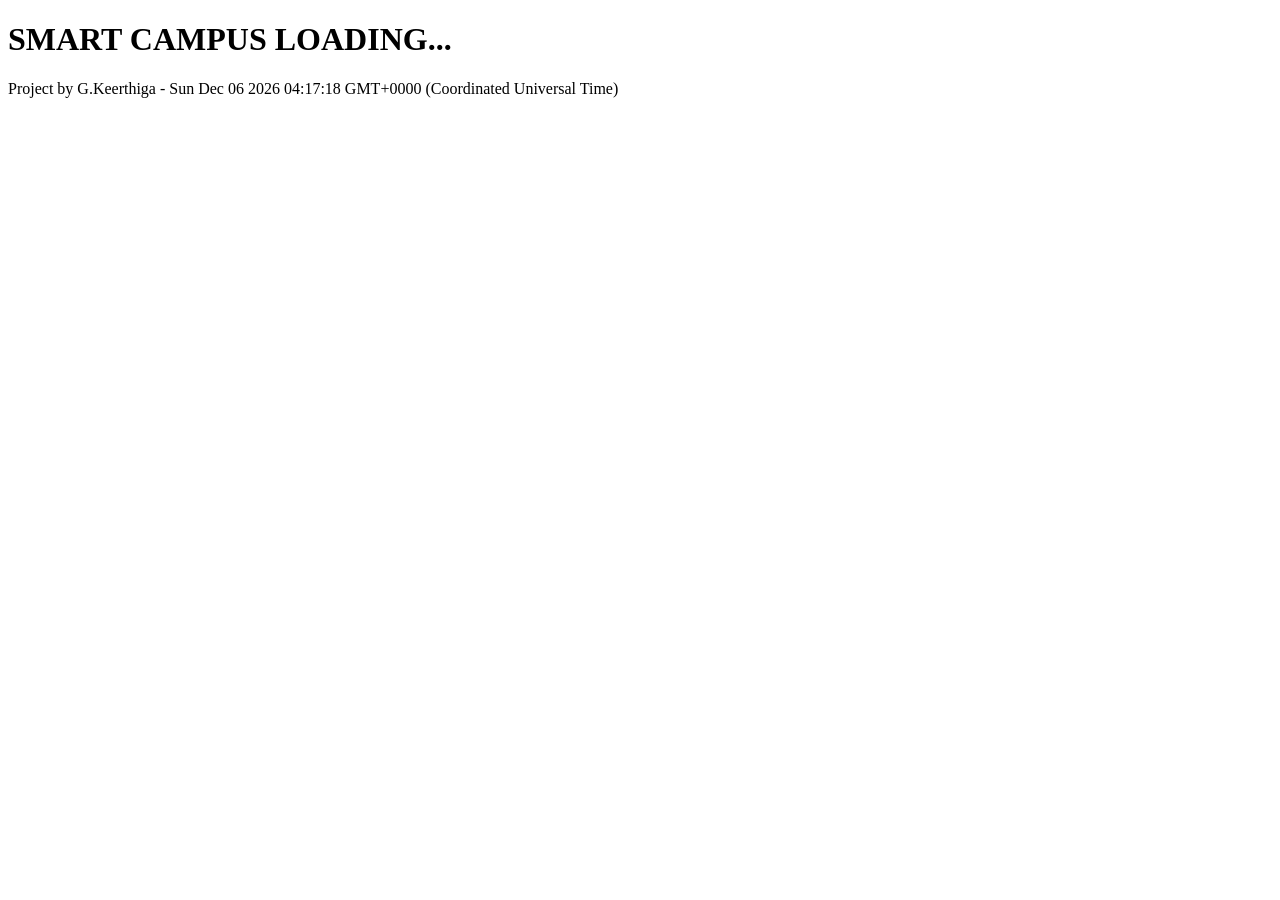
==== index.html @ 84d62d81 "Create index.html" ====
<!DOCTYPE html>
<html><head><meta charset="UTF-8"><title>Smart Campus - G.Keerthiga</title></head><body><h1>SMART CAMPUS LOADING...</h1><script>document.write("Project by G.Keerthiga - "+new Date())</script></body></html>
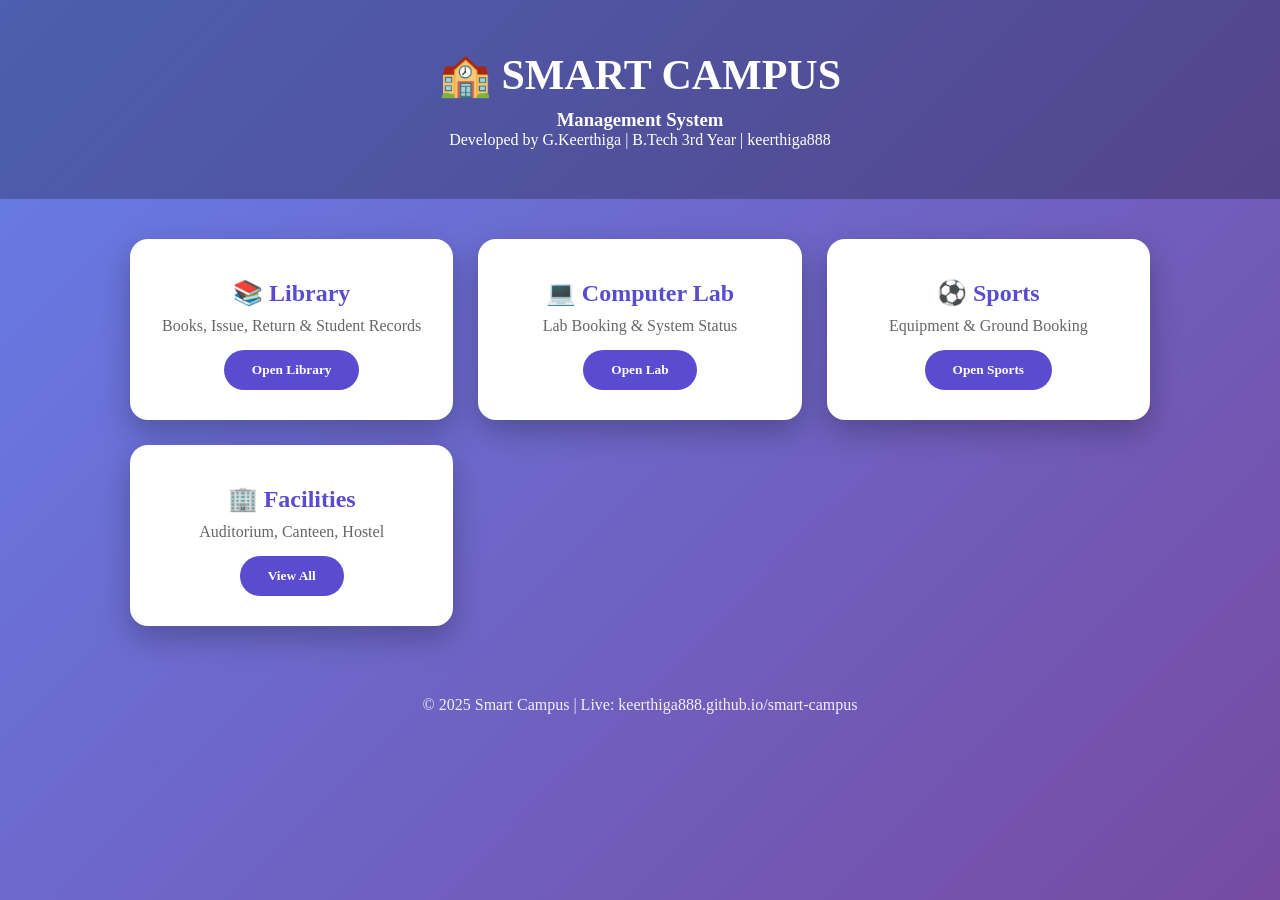
==== commit 95cabd2b: "Update index.html" ====
--- a/index.html
+++ b/index.html
@@ -1,2 +1,35 @@
 <!DOCTYPE html>
-<html><head><meta charset="UTF-8"><title>Smart Campus - G.Keerthiga</title></head><body><h1>SMART CAMPUS LOADING...</h1><script>document.write("Project by G.Keerthiga - "+new Date())</script></body></html>
+<html lang="en">
+<head>
+<meta charset="UTF-8">
+<meta name="viewport" content="width=device-width, initial-scale=1.0">
+<title>Smart Campus - G.Keerthiga</title>
+<style>
+*{margin:0;padding:0;box-sizing:border-box;font-family:Segoe UI}
+body{background:linear-gradient(135deg,#667eea,#764ba2);min-height:100vh;color:#333}
+.header{background:rgba(0,0,0,0.25);color:white;text-align:center;padding:50px 20px}
+.header h1{font-size:42px;margin-bottom:10px}
+.container{display:grid;grid-template-columns:repeat(auto-fit,minmax(250px,1fr));gap:25px;padding:40px;max-width:1100px;margin:auto}
+.card{background:white;border-radius:18px;padding:30px;text-align:center;box-shadow:0 12px 30px rgba(0,0,0,0.25);transition:0.3s}
+.card:hover{transform:translateY(-8px)}
+.card h2{color:#5b4bd1;margin:10px 0}
+.card p{color:#666;margin-bottom:15px}
+.card button{background:#5b4bd1;color:white;border:none;padding:12px 28px;border-radius:25px;font-weight:bold;cursor:pointer}
+.footer{text-align:center;color:white;padding:30px;opacity:0.9}
+</style>
+</head>
+<body>
+<div class="header">
+<h1>🏫 SMART CAMPUS</h1>
+<h3>Management System</h3>
+<p>Developed by G.Keerthiga | B.Tech 3rd Year | keerthiga888</p>
+</div>
+<div class="container">
+<div class="card"><h2>📚 Library</h2><p>Books, Issue, Return & Student Records</p><button>Open Library</button></div>
+<div class="card"><h2>💻 Computer Lab</h2><p>Lab Booking & System Status</p><button>Open Lab</button></div>
+<div class="card"><h2>⚽ Sports</h2><p>Equipment & Ground Booking</p><button>Open Sports</button></div>
+<div class="card"><h2>🏢 Facilities</h2><p>Auditorium, Canteen, Hostel</p><button>View All</button></div>
+</div>
+<div class="footer"><p>© 2025 Smart Campus | Live: keerthiga888.github.io/smart-campus</p></div>
+</body>
+</html>
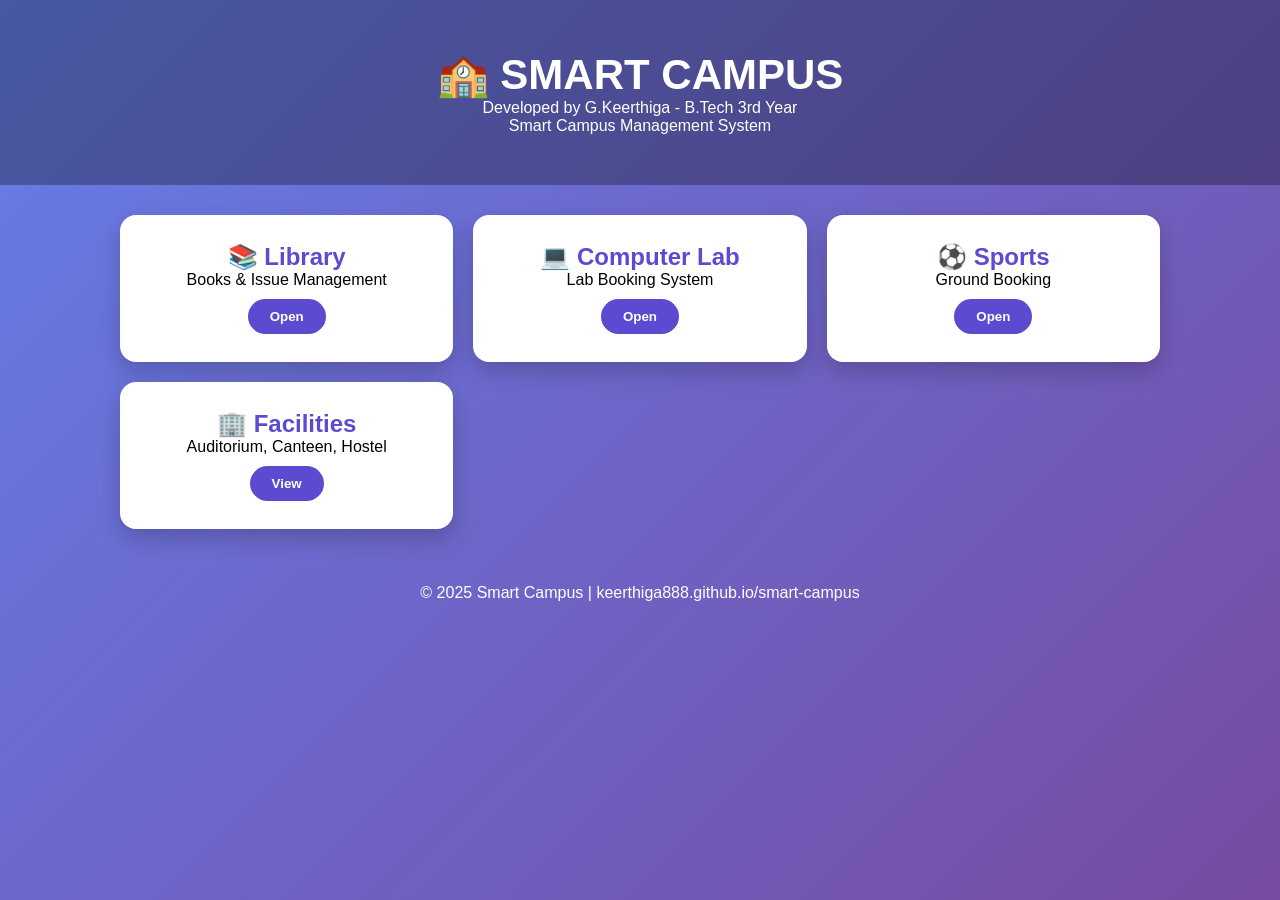
==== commit e079cda8: "Update index.html" ====
--- a/index.html
+++ b/index.html
@@ -1,35 +1 @@
-<!DOCTYPE html>
-<html lang="en">
-<head>
-<meta charset="UTF-8">
-<meta name="viewport" content="width=device-width, initial-scale=1.0">
-<title>Smart Campus - G.Keerthiga</title>
-<style>
-*{margin:0;padding:0;box-sizing:border-box;font-family:Segoe UI}
-body{background:linear-gradient(135deg,#667eea,#764ba2);min-height:100vh;color:#333}
-.header{background:rgba(0,0,0,0.25);color:white;text-align:center;padding:50px 20px}
-.header h1{font-size:42px;margin-bottom:10px}
-.container{display:grid;grid-template-columns:repeat(auto-fit,minmax(250px,1fr));gap:25px;padding:40px;max-width:1100px;margin:auto}
-.card{background:white;border-radius:18px;padding:30px;text-align:center;box-shadow:0 12px 30px rgba(0,0,0,0.25);transition:0.3s}
-.card:hover{transform:translateY(-8px)}
-.card h2{color:#5b4bd1;margin:10px 0}
-.card p{color:#666;margin-bottom:15px}
-.card button{background:#5b4bd1;color:white;border:none;padding:12px 28px;border-radius:25px;font-weight:bold;cursor:pointer}
-.footer{text-align:center;color:white;padding:30px;opacity:0.9}
-</style>
-</head>
-<body>
-<div class="header">
-<h1>🏫 SMART CAMPUS</h1>
-<h3>Management System</h3>
-<p>Developed by G.Keerthiga | B.Tech 3rd Year | keerthiga888</p>
-</div>
-<div class="container">
-<div class="card"><h2>📚 Library</h2><p>Books, Issue, Return & Student Records</p><button>Open Library</button></div>
-<div class="card"><h2>💻 Computer Lab</h2><p>Lab Booking & System Status</p><button>Open Lab</button></div>
-<div class="card"><h2>⚽ Sports</h2><p>Equipment & Ground Booking</p><button>Open Sports</button></div>
-<div class="card"><h2>🏢 Facilities</h2><p>Auditorium, Canteen, Hostel</p><button>View All</button></div>
-</div>
-<div class="footer"><p>© 2025 Smart Campus | Live: keerthiga888.github.io/smart-campus</p></div>
-</body>
-</html>
+<!DOCTYPE html><html><head><meta charset="UTF-8"><meta name="viewport" content="width=device-width, initial-scale=1"><title>Smart Campus - G.Keerthiga</title><style>*{margin:0;padding:0;box-sizing:border-box;font-family:Arial}body{background:linear-gradient(135deg,#667eea,#764ba2);min-height:100vh}.h{background:rgba(0,0,0,.3);color:#fff;text-align:center;padding:50px}.h h1{font-size:42px}.c{display:grid;grid-template-columns:repeat(auto-fit,minmax(250px,1fr));gap:20px;padding:30px;max-width:1100px;margin:auto}.k{background:#fff;border-radius:16px;padding:28px;text-align:center;box-shadow:0 10px 25px rgba(0,0,0,.2)}.k h2{color:#5b4bd1}.k button{background:#5b4bd1;color:#fff;border:0;padding:10px 22px;border-radius:20px;font-weight:700;margin-top:10px}.f{text-align:center;color:#fff;padding:25px}</style></head><body><div class="h"><h1>🏫 SMART CAMPUS</h1><p>Developed by G.Keerthiga - B.Tech 3rd Year</p><p>Smart Campus Management System</p></div><div class="c"><div class="k"><h2>📚 Library</h2><p>Books & Issue Management</p><button>Open</button></div><div class="k"><h2>💻 Computer Lab</h2><p>Lab Booking System</p><button>Open</button></div><div class="k"><h2>⚽ Sports</h2><p>Ground Booking</p><button>Open</button></div><div class="k"><h2>🏢 Facilities</h2><p>Auditorium, Canteen, Hostel</p><button>View</button></div></div><div class="f">© 2025 Smart Campus | keerthiga888.github.io/smart-campus</div></body></html>
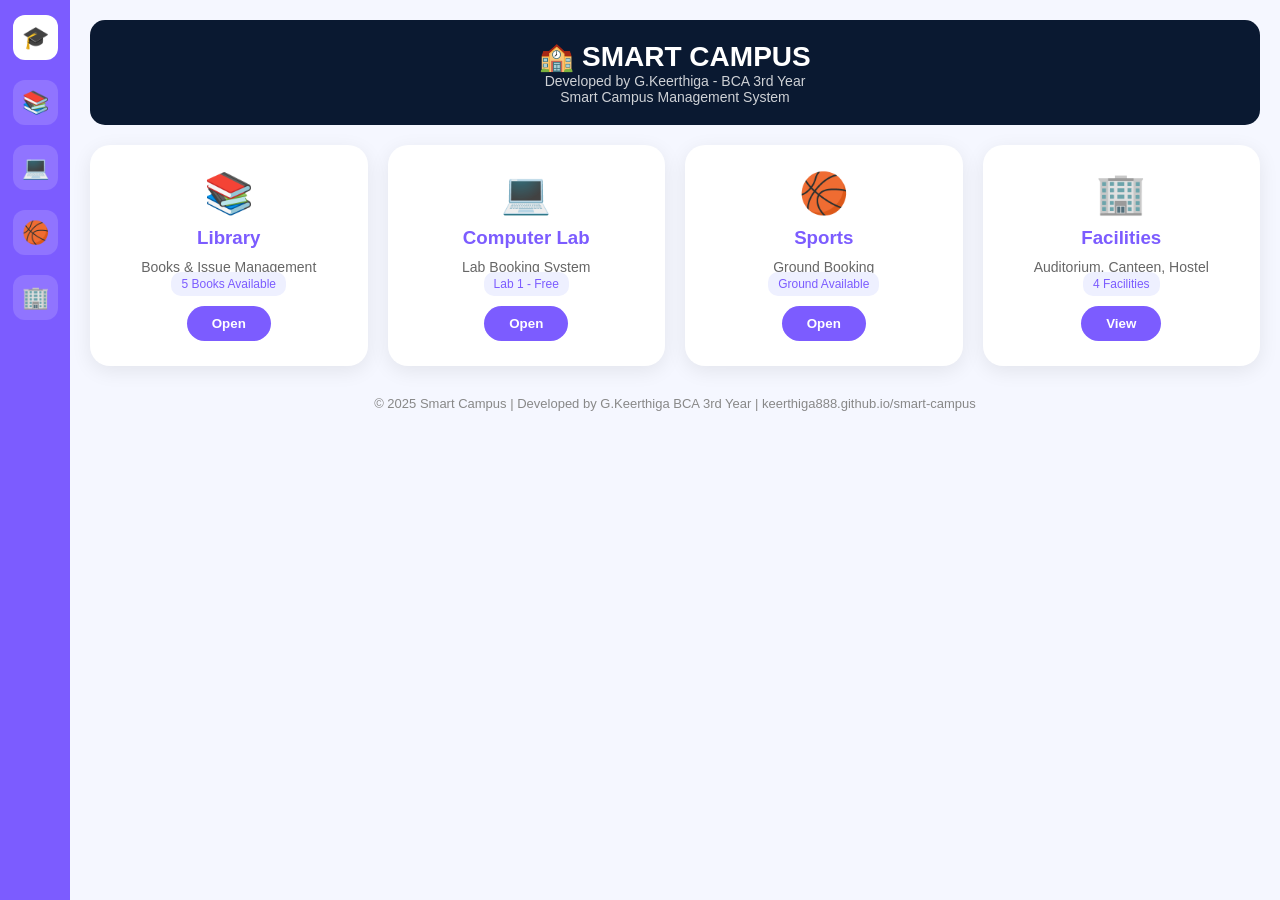
==== commit cb5f9814: "Update index.html" ====
--- a/index.html
+++ b/index.html
@@ -1 +1,75 @@
-<!DOCTYPE html><html><head><meta charset="UTF-8"><meta name="viewport" content="width=device-width, initial-scale=1"><title>Smart Campus - G.Keerthiga</title><style>*{margin:0;padding:0;box-sizing:border-box;font-family:Arial}body{background:linear-gradient(135deg,#667eea,#764ba2);min-height:100vh}.h{background:rgba(0,0,0,.3);color:#fff;text-align:center;padding:50px}.h h1{font-size:42px}.c{display:grid;grid-template-columns:repeat(auto-fit,minmax(250px,1fr));gap:20px;padding:30px;max-width:1100px;margin:auto}.k{background:#fff;border-radius:16px;padding:28px;text-align:center;box-shadow:0 10px 25px rgba(0,0,0,.2)}.k h2{color:#5b4bd1}.k button{background:#5b4bd1;color:#fff;border:0;padding:10px 22px;border-radius:20px;font-weight:700;margin-top:10px}.f{text-align:center;color:#fff;padding:25px}</style></head><body><div class="h"><h1>🏫 SMART CAMPUS</h1><p>Developed by G.Keerthiga - B.Tech 3rd Year</p><p>Smart Campus Management System</p></div><div class="c"><div class="k"><h2>📚 Library</h2><p>Books & Issue Management</p><button>Open</button></div><div class="k"><h2>💻 Computer Lab</h2><p>Lab Booking System</p><button>Open</button></div><div class="k"><h2>⚽ Sports</h2><p>Ground Booking</p><button>Open</button></div><div class="k"><h2>🏢 Facilities</h2><p>Auditorium, Canteen, Hostel</p><button>View</button></div></div><div class="f">© 2025 Smart Campus | keerthiga888.github.io/smart-campus</div></body></html>
+<!DOCTYPE html>
+<html lang="en">
+<head>
+<meta charset="UTF-8">
+<meta name="viewport" content="width=device-width, initial-scale=1.0">
+<title>Smart Campus - G.Keerthiga | BCA 3rd Year</title>
+<style>
+*{margin:0;padding:0;box-sizing:border-box;font-family:'Segoe UI',sans-serif}
+body{display:flex;background:#f5f7ff}
+.sidebar{width:70px;background:#7c5cff;height:100vh;position:fixed;display:flex;flex-direction:column;align-items:center;padding:15px 0;gap:20px}
+.sidebar a{width:45px;height:45px;background:rgba(255,255,255,0.15);border-radius:12px;display:flex;align-items:center;justify-content:center;color:white;text-decoration:none;font-size:22px}
+.sidebar a.active,.sidebar a:hover{background:white;color:#7c5cff}
+.main{margin-left:70px;flex:1;padding:20px}
+.header{background:#0a1931;color:white;padding:20px;border-radius:15px;text-align:center;margin-bottom:20px}
+.header h1{font-size:28px}
+.header p{opacity:0.8;font-size:14px}
+.cards{display:grid;grid-template-columns:repeat(auto-fit,minmax(250px,1fr));gap:20px}
+.card{background:white;padding:25px;border-radius:20px;box-shadow:0 5px 20px rgba(0,0,0,0.08);text-align:center}
+.card h3{color:#7c5cff;margin:10px 0}
+.card p{color:#666;font-size:14px;margin-bottom:15px}
+.btn{background:#7c5cff;color:white;border:none;padding:10px 25px;border-radius:20px;cursor:pointer;font-weight:600}
+.btn:hover{background:#6a4ae0}
+.badge{background:#eef0ff;color:#7c5cff;padding:5px 10px;border-radius:10px;font-size:12px}
+</style>
+</head>
+<body>
+<div class="sidebar">
+<a class="active">🎓</a>
+<a href="#library">📚</a>
+<a href="#lab">💻</a>
+<a href="#sports">🏀</a>
+<a href="#facilities">🏢</a>
+</div>
+<div class="main">
+<div class="header">
+<h1>🏫 SMART CAMPUS</h1>
+<p>Developed by G.Keerthiga - BCA 3rd Year<br>Smart Campus Management System</p>
+</div>
+
+<div class="cards">
+<div class="card" id="library">
+<div style="font-size:40px">📚</div>
+<h3>Library</h3>
+<p>Books & Issue Management<br><span class="badge">5 Books Available</span></p>
+<button class="btn" onclick="alert('Library Module: Books Borrowing System - Coming Soon! Designed by G.Keerthiga BCA 3rd Year')">Open</button>
+</div>
+
+<div class="card" id="lab">
+<div style="font-size:40px">💻</div>
+<h3>Computer Lab</h3>
+<p>Lab Booking System<br><span class="badge">Lab 1 - Free</span></p>
+<button class="btn" onclick="alert('Computer Lab Booking - Lab Management System by G.Keerthiga')">Open</button>
+</div>
+
+<div class="card" id="sports">
+<div style="font-size:40px">🏀</div>
+<h3>Sports</h3>
+<p>Ground Booking<br><span class="badge">Ground Available</span></p>
+<button class="btn" onclick="alert('Sports Ground Booking System')">Open</button>
+</div>
+
+<div class="card" id="facilities">
+<div style="font-size:40px">🏢</div>
+<h3>Facilities</h3>
+<p>Auditorium, Canteen, Hostel<br><span class="badge">4 Facilities</span></p>
+<button class="btn" onclick="alert('Facilities Management - Auditorium, Canteen, Hostel Booking')">View</button>
+</div>
+</div>
+
+<div style="margin-top:30px;text-align:center;color:#888;font-size:13px">
+© 2025 Smart Campus | Developed by G.Keerthiga BCA 3rd Year | keerthiga888.github.io/smart-campus
+</div>
+</div>
+</body>
+</html>
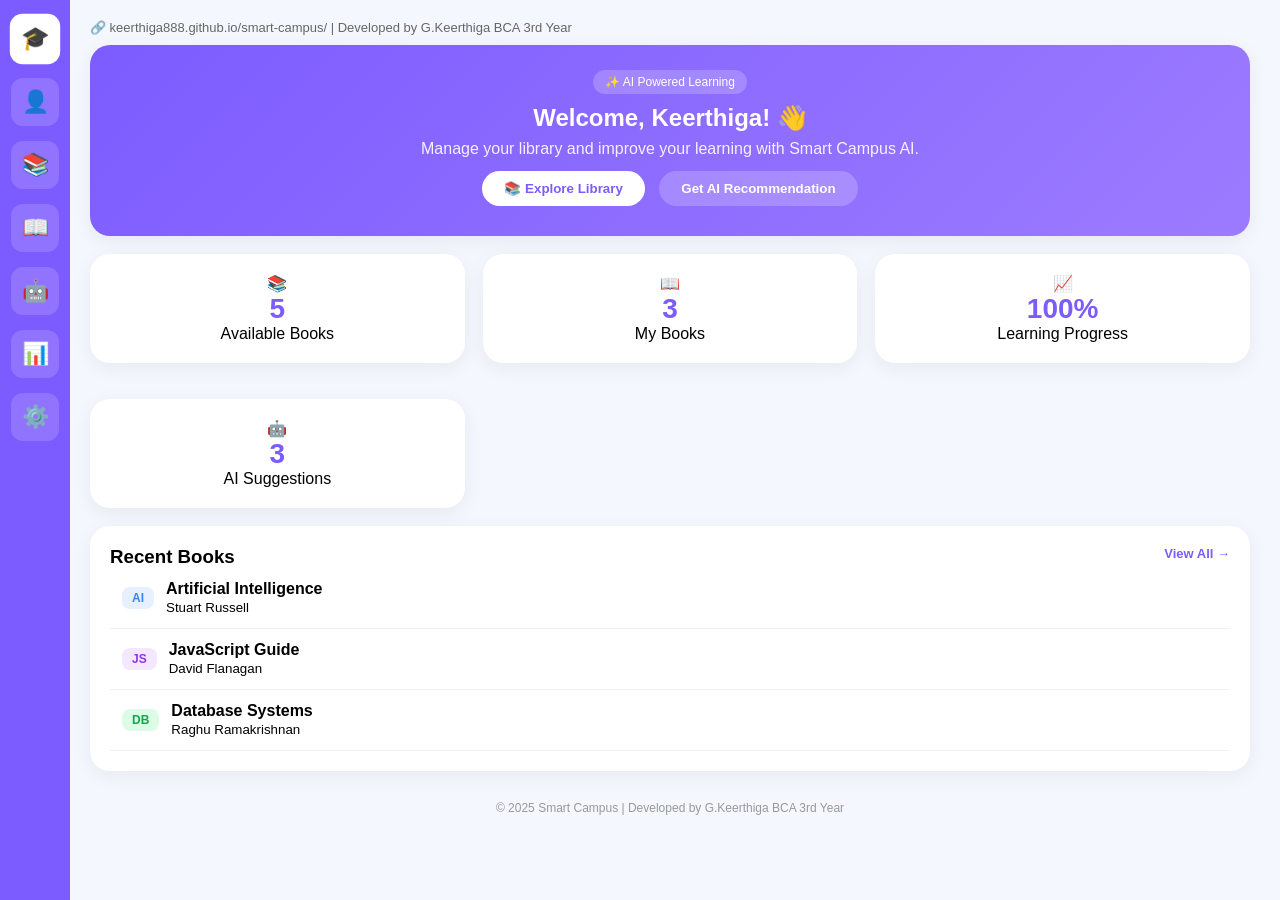
==== commit b5301fdb: "Update index.html" ====
--- a/index.html
+++ b/index.html
@@ -1,75 +1,118 @@
 <!DOCTYPE html>
 <html lang="en">
 <head>
-<meta charset="UTF-8">
-<meta name="viewport" content="width=device-width, initial-scale=1.0">
+<meta charset="UTF-8"><meta name="viewport" content="width=device-width, initial-scale=1.0">
 <title>Smart Campus - G.Keerthiga | BCA 3rd Year</title>
 <style>
 *{margin:0;padding:0;box-sizing:border-box;font-family:'Segoe UI',sans-serif}
-body{display:flex;background:#f5f7ff}
-.sidebar{width:70px;background:#7c5cff;height:100vh;position:fixed;display:flex;flex-direction:column;align-items:center;padding:15px 0;gap:20px}
-.sidebar a{width:45px;height:45px;background:rgba(255,255,255,0.15);border-radius:12px;display:flex;align-items:center;justify-content:center;color:white;text-decoration:none;font-size:22px}
-.sidebar a.active,.sidebar a:hover{background:white;color:#7c5cff}
-.main{margin-left:70px;flex:1;padding:20px}
-.header{background:#0a1931;color:white;padding:20px;border-radius:15px;text-align:center;margin-bottom:20px}
-.header h1{font-size:28px}
-.header p{opacity:0.8;font-size:14px}
-.cards{display:grid;grid-template-columns:repeat(auto-fit,minmax(250px,1fr));gap:20px}
-.card{background:white;padding:25px;border-radius:20px;box-shadow:0 5px 20px rgba(0,0,0,0.08);text-align:center}
-.card h3{color:#7c5cff;margin:10px 0}
-.card p{color:#666;font-size:14px;margin-bottom:15px}
-.btn{background:#7c5cff;color:white;border:none;padding:10px 25px;border-radius:20px;cursor:pointer;font-weight:600}
-.btn:hover{background:#6a4ae0}
-.badge{background:#eef0ff;color:#7c5cff;padding:5px 10px;border-radius:10px;font-size:12px}
+body{display:flex;background:#f5f7ff;min-height:100vh}
+.sidebar{width:70px;background:#7c5cff;height:100vh;position:fixed;display:flex;flex-direction:column;align-items:center;padding:15px 0;gap:15px;z-index:10}
+.sidebar a{width:48px;height:48px;background:rgba(255,255,255,0.15);border-radius:12px;display:flex;align-items:center;justify-content:center;color:white;text-decoration:none;font-size:22px;cursor:pointer}
+.sidebar a.active,.sidebar a:hover{background:white;color:#7c5cff;transform:scale(1.05)}
+.main{margin-left:70px;flex:1;padding:20px;max-width:1200px}
+.top{font-size:13px;color:#666;margin-bottom:10px}
+.card{background:white;border-radius:20px;padding:20px;box-shadow:0 5px 20px rgba(0,0,0,0.06);margin-bottom:18px}
+.welcome{background:linear-gradient(135deg,#7c5cff,#9d7bff);color:white;border-radius:20px;padding:25px;text-align:center}
+.welcome h2{font-size:24px}
+.welcome p{opacity:0.9;margin:8px 0}
+.btn{background:#7c5cff;color:white;border:none;padding:10px 22px;border-radius:20px;cursor:pointer;font-weight:600;margin:5px}
+.btn-white{background:white;color:#7c5cff}
+.grid{display:grid;grid-template-columns:repeat(auto-fit,minmax(280px,1fr));gap:18px}
+.book{display:flex;align-items:center;gap:12px;padding:12px;border-bottom:1px solid #f0f0f0}
+.badge{padding:4px 10px;border-radius:8px;font-size:12px;font-weight:600}
+.b-blue{background:#e6f0ff;color:#3b82f6}.b-green{background:#dcfce7;color:#16a34a}.b-purple{background:#f3e8ff;color:#9333ea}
+.purple-pill{background:#7c5cff;color:white;padding:8px 15px;border-radius:20px;display:inline-block;font-size:13px;margin-top:8px}
+.hidden{display:none}
+.stat{font-size:28px;font-weight:800;color:#7c5cff}
+.footer{text-align:center;color:#999;font-size:12px;margin:30px 0}
 </style>
 </head>
 <body>
 <div class="sidebar">
-<a class="active">🎓</a>
-<a href="#library">📚</a>
-<a href="#lab">💻</a>
-<a href="#sports">🏀</a>
-<a href="#facilities">🏢</a>
+<a class="active" onclick="showPage('dashboard',this)" title="Dashboard">🎓</a>
+<a onclick="showPage('profile',this)" title="Profile">👤</a>
+<a onclick="showPage('library',this)" title="Library">📚</a>
+<a onclick="showPage('mybooks',this)" title="My Books">📖</a>
+<a onclick="showPage('ai',this)" title="AI">🤖</a>
+<a onclick="showPage('learning',this)" title="Learning">📊</a>
+<a onclick="showPage('settings',this)" title="Settings">⚙️</a>
 </div>
 <div class="main">
-<div class="header">
-<h1>🏫 SMART CAMPUS</h1>
-<p>Developed by G.Keerthiga - BCA 3rd Year<br>Smart Campus Management System</p>
+<div class="top">🔗 keerthiga888.github.io/smart-campus/ | Developed by G.Keerthiga BCA 3rd Year</div>
+
+<div id="dashboard" class="page">
+<div class="card welcome">
+<div style="background:rgba(255,255,255,0.2);display:inline-block;padding:5px 12px;border-radius:20px;font-size:12px;margin-bottom:10px">✨ AI Powered Learning</div>
+<h2>Welcome, Keerthiga! 👋</h2>
+<p>Manage your library and improve your learning with Smart Campus AI.</p>
+<button class="btn btn-white" onclick="showPage('library',document.querySelectorAll('.sidebar a')[2])">📚 Explore Library</button>
+<button class="btn" style="background:rgba(255,255,255,0.2)" onclick="showPage('ai',document.querySelectorAll('.sidebar a')[4])">Get AI Recommendation</button>
 </div>
-
-<div class="cards">
-<div class="card" id="library">
-<div style="font-size:40px">📚</div>
-<h3>Library</h3>
-<p>Books & Issue Management<br><span class="badge">5 Books Available</span></p>
-<button class="btn" onclick="alert('Library Module: Books Borrowing System - Coming Soon! Designed by G.Keerthiga BCA 3rd Year')">Open</button>
+<div class="grid">
+<div class="card" style="text-align:center"><div>📚</div><div class="stat">5</div><p>Available Books</p></div>
+<div class="card" style="text-align:center"><div>📖</div><div class="stat">3</div><p>My Books</p></div>
+<div class="card" style="text-align:center"><div>📈</div><div class="stat">100%</div><p>Learning Progress</p></div>
+<div class="card" style="text-align:center"><div>🤖</div><div class="stat">3</div><p>AI Suggestions</p></div>
 </div>
-
-<div class="card" id="lab">
-<div style="font-size:40px">💻</div>
-<h3>Computer Lab</h3>
-<p>Lab Booking System<br><span class="badge">Lab 1 - Free</span></p>
-<button class="btn" onclick="alert('Computer Lab Booking - Lab Management System by G.Keerthiga')">Open</button>
-</div>
-
-<div class="card" id="sports">
-<div style="font-size:40px">🏀</div>
-<h3>Sports</h3>
-<p>Ground Booking<br><span class="badge">Ground Available</span></p>
-<button class="btn" onclick="alert('Sports Ground Booking System')">Open</button>
-</div>
-
-<div class="card" id="facilities">
-<div style="font-size:40px">🏢</div>
-<h3>Facilities</h3>
-<p>Auditorium, Canteen, Hostel<br><span class="badge">4 Facilities</span></p>
-<button class="btn" onclick="alert('Facilities Management - Auditorium, Canteen, Hostel Booking')">View</button>
+<div class="card"><h3>Recent Books <span style="float:right;color:#7c5cff;font-size:13px;cursor:pointer" onclick="showPage('library',document.querySelectorAll('.sidebar a')[2])">View All →</span></h3>
+<div class="book"><span class="badge b-blue">AI</span><div><b>Artificial Intelligence</b><br><small>Stuart Russell</small></div></div>
+<div class="book"><span class="badge b-purple">JS</span><div><b>JavaScript Guide</b><br><small>David Flanagan</small></div></div>
+<div class="book"><span class="badge b-green">DB</span><div><b>Database Systems</b><br><small>Raghu Ramakrishnan</small></div></div>
 </div>
 </div>
 
-<div style="margin-top:30px;text-align:center;color:#888;font-size:13px">
-© 2025 Smart Campus | Developed by G.Keerthiga BCA 3rd Year | keerthiga888.github.io/smart-campus
+<div id="profile" class="page hidden">
+<div class="card" style="text-align:center"><div style="width:80px;height:80px;background:#7c5cff;color:white;border-radius:50%;display:flex;align-items:center;justify-content:center;font-size:36px;margin:0 auto">G</div><h2 style="margin-top:10px">G. Keerthiga</h2><p>BCA 3rd Year Student</p><span class="purple-pill">🌟 Active Student</span></div>
+<div class="card"><h3>Personal Information</h3><br><p><b>Full Name:</b> G. Keerthiga</p><br><p><b>Email:</b> keerthiga@example.com</p><br><p><b>Course:</b> BCA</p><br><p><b>Department:</b> Computer Applications</p><br><p><b>Year:</b> 3rd Year</p></div>
+</div>
+
+<div id="library" class="page hidden">
+<div class="card"><h2>📚 Library</h2><p>Search and borrow your favorite books.</p><br><input placeholder="🔍 Search books..." style="width:100%;padding:12px;border-radius:12px;border:1px solid #ddd"></div>
+<div class="card"><div class="book"><span class="badge b-blue">AI</span><div style="flex:1"><b>Artificial Intelligence</b><br><small>Stuart Russell</small></div><button class="btn" onclick="borrow(this)">Borrow</button></div>
+<div class="book"><span class="badge b-green">Prog</span><div style="flex:1"><b>Java Programming</b><br><small>Herbert Schildt</small></div><button class="btn" onclick="borrow(this)">Borrow</button></div>
+<div class="book"><span class="badge b-purple">Web</span><div style="flex:1"><b>Web Development</b><br><small>Jon Duckett</small></div><button class="btn" onclick="borrow(this)">Borrow</button></div>
+<div class="book"><span class="badge b-blue">AI</span><div style="flex:1"><b>Machine Learning</b><br><small>Tom Mitchell</small></div><button class="btn" onclick="borrow(this)">Borrow</button></div>
 </div>
 </div>
+
+<div id="mybooks" class="page hidden">
+<div class="card"><h2>My Books</h2><p>Your borrowed books collection.</p></div>
+<div class="card"><b>Java Programming</b> - Herbert Schildt<br><small>0% completed</small> <span style="float:right"><button class="btn">+10%</button> <button class="btn" style="background:#eee;color:#333">Return</button></span></div>
+<div class="card"><b>Database Systems</b> - Raghu Ramakrishnan<br><small>Due: 24/10/2025</small> <span style="float:right"><button class="btn">+10%</button> <button class="btn" style="background:#eee;color:#333">Return</button></span></div>
+</div>
+
+<div id="ai" class="page hidden">
+<div class="card welcome"><h3>🤖 AI Learning Assistant</h3><p>Get personalized book recommendations</p><br><button class="btn btn-white" onclick="alert('AI: Based on your BCA background, we recommend AI & Web Development!')">✨ Generate Recommendation</button></div>
+<div class="card"><span class="badge b-green">Recommended</span><h3>Web Development</h3><p>Improve your HTML, CSS and JavaScript skills.</p></div>
+<div class="card"><span class="badge b-blue">Recommended</span><h3>Artificial Intelligence</h3><p>Perfect for learning AI fundamentals.</p></div>
+</div>
+
+<div id="learning" class="page hidden">
+<div class="card"><h2>Weekly Learning Plan</h2></div>
+<div class="card"><b>WEEK 01: HTML & CSS</b><br><small>Learn web page structure</small><br><br><span class="badge b-green">✓ Completed</span></div>
+<div class="card"><b>WEEK 02: JavaScript</b><br><small>Learn variables, functions and DOM</small><br><br><span class="badge b-green">✓ Completed</span></div>
+<div class="card"><b>WEEK 03: Java & Spring Boot</b><br><small>Learn backend and REST API</small><br><br><button class="btn" onclick="this.innerHTML='✓ Completed';this.style.background='#16a34a'">Mark Complete</button></div>
+<div class="card"><b>WEEK 04: AI & Machine Learning</b><br><small>Learn AI concepts</small><br><br><button class="btn" onclick="this.innerHTML='✓ Completed';this.style.background='#16a34a'">Mark Complete</button></div>
+</div>
+
+<div id="settings" class="page hidden">
+<div class="card"><h2>Settings</h2></div>
+<div class="card"><h3>Profile</h3><br><p>Name: G. Keerthiga</p><p>Email: keerthiga@example.com</p><p>Course: BCA 3rd Year</p><br><button class="btn">💾 Save Changes</button></div>
+<div class="card"><h3>🏫 Smart Campus Info</h3><p>Developed by <b>G. Keerthiga - BCA 3rd Year</b></p><p>Project: Smart Campus Management System</p></div>
+</div>
+
+<div class="footer">© 2025 Smart Campus | Developed by G.Keerthiga BCA 3rd Year</div>
+</div>
+
+<script>
+function showPage(id,el){
+ document.querySelectorAll('.page').forEach(p=>p.classList.add('hidden'));
+ document.getElementById(id).classList.remove('hidden');
+ document.querySelectorAll('.sidebar a').forEach(a=>a.classList.remove('active'));
+ if(el) el.classList.add('active');
+ window.scrollTo(0,0);
+}
+function borrow(btn){ btn.innerHTML='✓ Borrowed'; btn.style.background='#16a34a'; alert('Book borrowed! Check My Books section.'); }
+</script>
 </body>
 </html>
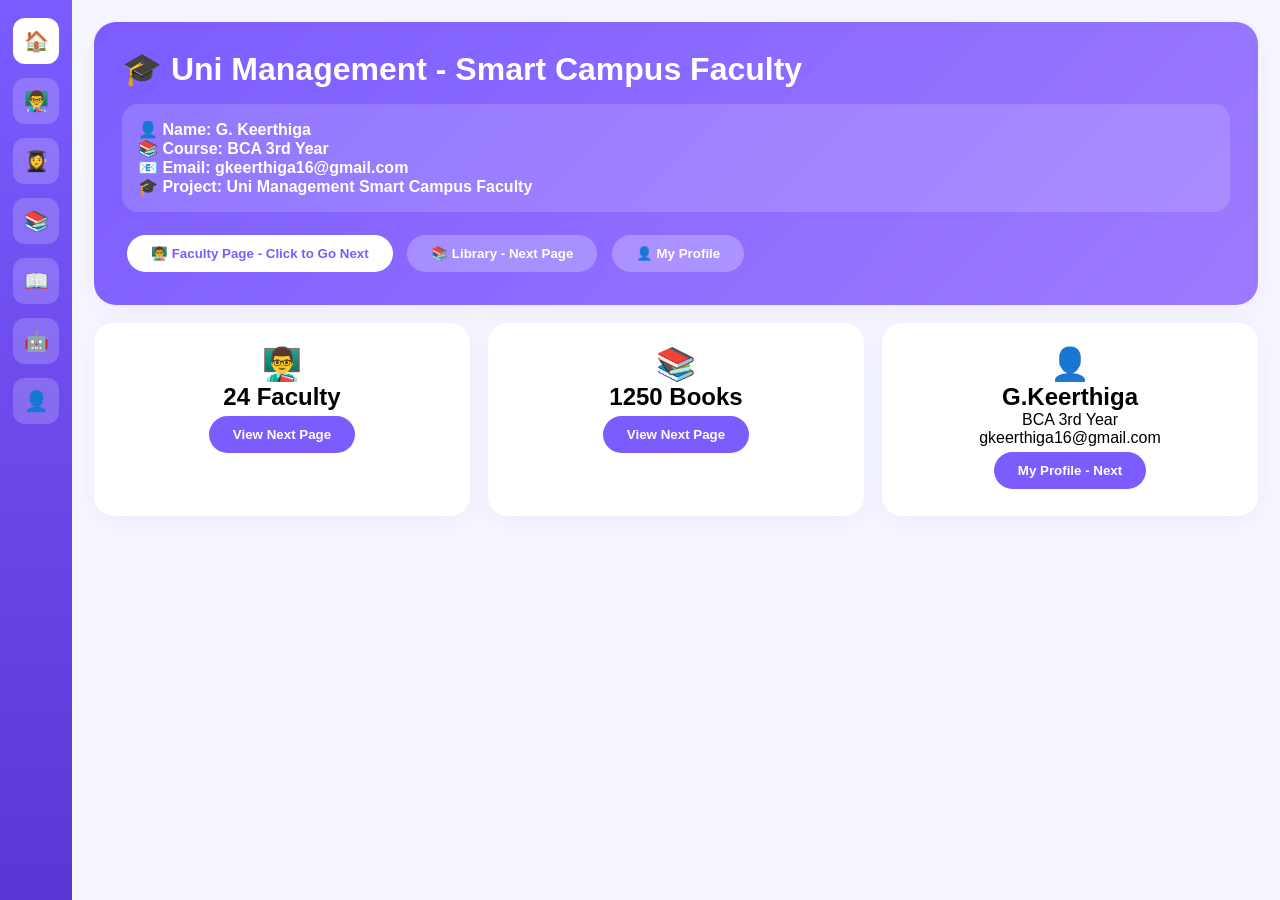
==== commit 60101dad: "Update index.html" ====
--- a/index.html
+++ b/index.html
@@ -1,118 +1,55 @@
 <!DOCTYPE html>
-<html lang="en">
-<head>
-<meta charset="UTF-8"><meta name="viewport" content="width=device-width, initial-scale=1.0">
-<title>Smart Campus - G.Keerthiga | BCA 3rd Year</title>
+<html lang="en"><head><meta charset="UTF-8"><meta name="viewport" content="width=device-width, initial-scale=1.0">
+<title>Uni Management - Smart Campus Faculty | G.Keerthiga</title>
 <style>
 *{margin:0;padding:0;box-sizing:border-box;font-family:'Segoe UI',sans-serif}
-body{display:flex;background:#f5f7ff;min-height:100vh}
-.sidebar{width:70px;background:#7c5cff;height:100vh;position:fixed;display:flex;flex-direction:column;align-items:center;padding:15px 0;gap:15px;z-index:10}
-.sidebar a{width:48px;height:48px;background:rgba(255,255,255,0.15);border-radius:12px;display:flex;align-items:center;justify-content:center;color:white;text-decoration:none;font-size:22px;cursor:pointer}
-.sidebar a.active,.sidebar a:hover{background:white;color:#7c5cff;transform:scale(1.05)}
-.main{margin-left:70px;flex:1;padding:20px;max-width:1200px}
-.top{font-size:13px;color:#666;margin-bottom:10px}
-.card{background:white;border-radius:20px;padding:20px;box-shadow:0 5px 20px rgba(0,0,0,0.06);margin-bottom:18px}
-.welcome{background:linear-gradient(135deg,#7c5cff,#9d7bff);color:white;border-radius:20px;padding:25px;text-align:center}
-.welcome h2{font-size:24px}
-.welcome p{opacity:0.9;margin:8px 0}
-.btn{background:#7c5cff;color:white;border:none;padding:10px 22px;border-radius:20px;cursor:pointer;font-weight:600;margin:5px}
+body{display:flex;background:#f6f7ff;min-height:100vh}
+.sidebar{width:72px;background:linear-gradient(180deg,#7c5cff,#5a36d6);height:100vh;position:fixed;display:flex;flex-direction:column;align-items:center;padding:18px 0;gap:14px;z-index:100}
+.sidebar a{width:46px;height:46px;background:rgba(255,255,255,.18);border-radius:12px;display:flex;align-items:center;justify-content:center;color:white;text-decoration:none;font-size:20px;cursor:pointer}
+.sidebar a.active,.sidebar a:hover{background:white;color:#7c5cff}
+.main{margin-left:72px;flex:1;padding:22px;max-width:1250px}
+.card{background:white;border-radius:20px;padding:22px;box-shadow:0 6px 24px rgba(124,92,255,.08);margin-bottom:18px}
+.welcome{background:linear-gradient(135deg,#7c5cff,#9d7bff);color:white;border-radius:22px;padding:28px}
+.btn{background:#7c5cff;color:white;border:none;padding:11px 24px;border-radius:24px;cursor:pointer;font-weight:600;margin:5px}
 .btn-white{background:white;color:#7c5cff}
 .grid{display:grid;grid-template-columns:repeat(auto-fit,minmax(280px,1fr));gap:18px}
-.book{display:flex;align-items:center;gap:12px;padding:12px;border-bottom:1px solid #f0f0f0}
-.badge{padding:4px 10px;border-radius:8px;font-size:12px;font-weight:600}
-.b-blue{background:#e6f0ff;color:#3b82f6}.b-green{background:#dcfce7;color:#16a34a}.b-purple{background:#f3e8ff;color:#9333ea}
-.purple-pill{background:#7c5cff;color:white;padding:8px 15px;border-radius:20px;display:inline-block;font-size:13px;margin-top:8px}
 .hidden{display:none}
-.stat{font-size:28px;font-weight:800;color:#7c5cff}
-.footer{text-align:center;color:#999;font-size:12px;margin:30px 0}
-</style>
-</head>
-<body>
+.profile-box{background:rgba(255,255,255,.15);border-radius:16px;padding:16px;margin-top:16px;text-align:left}
+.book{display:flex;gap:14px;padding:14px;border:1px solid #f0f0f0;border-radius:14px;margin-bottom:10px;align-items:center}
+</style></head><body>
 <div class="sidebar">
-<a class="active" onclick="showPage('dashboard',this)" title="Dashboard">🎓</a>
-<a onclick="showPage('profile',this)" title="Profile">👤</a>
-<a onclick="showPage('library',this)" title="Library">📚</a>
-<a onclick="showPage('mybooks',this)" title="My Books">📖</a>
-<a onclick="showPage('ai',this)" title="AI">🤖</a>
-<a onclick="showPage('learning',this)" title="Learning">📊</a>
-<a onclick="showPage('settings',this)" title="Settings">⚙️</a>
+<a class="active" onclick="showPage('dashboard',this)">🏠</a>
+<a onclick="showPage('faculty',this)">👨‍🏫</a>
+<a onclick="showPage('students',this)">👩‍🎓</a>
+<a onclick="showPage('library',this)">📚</a>
+<a onclick="showPage('mybooks',this)">📖</a>
+<a onclick="showPage('ai',this)">🤖</a>
+<a onclick="showPage('profile',this)">👤</a>
 </div>
 <div class="main">
-<div class="top">🔗 keerthiga888.github.io/smart-campus/ | Developed by G.Keerthiga BCA 3rd Year</div>
-
 <div id="dashboard" class="page">
 <div class="card welcome">
-<div style="background:rgba(255,255,255,0.2);display:inline-block;padding:5px 12px;border-radius:20px;font-size:12px;margin-bottom:10px">✨ AI Powered Learning</div>
-<h2>Welcome, Keerthiga! 👋</h2>
-<p>Manage your library and improve your learning with Smart Campus AI.</p>
-<button class="btn btn-white" onclick="showPage('library',document.querySelectorAll('.sidebar a')[2])">📚 Explore Library</button>
-<button class="btn" style="background:rgba(255,255,255,0.2)" onclick="showPage('ai',document.querySelectorAll('.sidebar a')[4])">Get AI Recommendation</button>
+<h1>🎓 Uni Management - Smart Campus Faculty</h1>
+<div class="profile-box">
+<b>👤 Name: G. Keerthiga</b><br>
+<b>📚 Course: BCA 3rd Year</b><br>
+<b>📧 Email: gkeerthiga16@gmail.com</b><br>
+<b>🎓 Project: Uni Management Smart Campus Faculty</b>
+</div><br>
+<button class="btn btn-white" onclick="showPage('faculty',document.querySelectorAll('.sidebar a')[1])">👨‍🏫 Faculty Page - Click to Go Next</button>
+<button class="btn" style="background:rgba(255,255,255,.25)" onclick="showPage('library',document.querySelectorAll('.sidebar a')[3])">📚 Library - Next Page</button>
+<button class="btn" style="background:rgba(255,255,255,.25)" onclick="showPage('profile',document.querySelectorAll('.sidebar a')[6])">👤 My Profile</button>
 </div>
 <div class="grid">
-<div class="card" style="text-align:center"><div>📚</div><div class="stat">5</div><p>Available Books</p></div>
-<div class="card" style="text-align:center"><div>📖</div><div class="stat">3</div><p>My Books</p></div>
-<div class="card" style="text-align:center"><div>📈</div><div class="stat">100%</div><p>Learning Progress</p></div>
-<div class="card" style="text-align:center"><div>🤖</div><div class="stat">3</div><p>AI Suggestions</p></div>
-</div>
-<div class="card"><h3>Recent Books <span style="float:right;color:#7c5cff;font-size:13px;cursor:pointer" onclick="showPage('library',document.querySelectorAll('.sidebar a')[2])">View All →</span></h3>
-<div class="book"><span class="badge b-blue">AI</span><div><b>Artificial Intelligence</b><br><small>Stuart Russell</small></div></div>
-<div class="book"><span class="badge b-purple">JS</span><div><b>JavaScript Guide</b><br><small>David Flanagan</small></div></div>
-<div class="book"><span class="badge b-green">DB</span><div><b>Database Systems</b><br><small>Raghu Ramakrishnan</small></div></div>
+<div class="card" style="text-align:center"><h1>👨‍🏫</h1><h2>24 Faculty</h2><button class="btn" onclick="showPage('faculty',document.querySelectorAll('.sidebar a')[1])">View Next Page</button></div>
+<div class="card" style="text-align:center"><h1>📚</h1><h2>1250 Books</h2><button class="btn" onclick="showPage('library',document.querySelectorAll('.sidebar a')[3])">View Next Page</button></div>
+<div class="card" style="text-align:center"><h1>👤</h1><h2>G.Keerthiga</h2><p>BCA 3rd Year<br>gkeerthiga16@gmail.com</p><button class="btn" onclick="showPage('profile',document.querySelectorAll('.sidebar a')[6])">My Profile - Next</button></div>
 </div>
 </div>
-
-<div id="profile" class="page hidden">
-<div class="card" style="text-align:center"><div style="width:80px;height:80px;background:#7c5cff;color:white;border-radius:50%;display:flex;align-items:center;justify-content:center;font-size:36px;margin:0 auto">G</div><h2 style="margin-top:10px">G. Keerthiga</h2><p>BCA 3rd Year Student</p><span class="purple-pill">🌟 Active Student</span></div>
-<div class="card"><h3>Personal Information</h3><br><p><b>Full Name:</b> G. Keerthiga</p><br><p><b>Email:</b> keerthiga@example.com</p><br><p><b>Course:</b> BCA</p><br><p><b>Department:</b> Computer Applications</p><br><p><b>Year:</b> 3rd Year</p></div>
-</div>
-
-<div id="library" class="page hidden">
-<div class="card"><h2>📚 Library</h2><p>Search and borrow your favorite books.</p><br><input placeholder="🔍 Search books..." style="width:100%;padding:12px;border-radius:12px;border:1px solid #ddd"></div>
-<div class="card"><div class="book"><span class="badge b-blue">AI</span><div style="flex:1"><b>Artificial Intelligence</b><br><small>Stuart Russell</small></div><button class="btn" onclick="borrow(this)">Borrow</button></div>
-<div class="book"><span class="badge b-green">Prog</span><div style="flex:1"><b>Java Programming</b><br><small>Herbert Schildt</small></div><button class="btn" onclick="borrow(this)">Borrow</button></div>
-<div class="book"><span class="badge b-purple">Web</span><div style="flex:1"><b>Web Development</b><br><small>Jon Duckett</small></div><button class="btn" onclick="borrow(this)">Borrow</button></div>
-<div class="book"><span class="badge b-blue">AI</span><div style="flex:1"><b>Machine Learning</b><br><small>Tom Mitchell</small></div><button class="btn" onclick="borrow(this)">Borrow</button></div>
-</div>
-</div>
-
-<div id="mybooks" class="page hidden">
-<div class="card"><h2>My Books</h2><p>Your borrowed books collection.</p></div>
-<div class="card"><b>Java Programming</b> - Herbert Schildt<br><small>0% completed</small> <span style="float:right"><button class="btn">+10%</button> <button class="btn" style="background:#eee;color:#333">Return</button></span></div>
-<div class="card"><b>Database Systems</b> - Raghu Ramakrishnan<br><small>Due: 24/10/2025</small> <span style="float:right"><button class="btn">+10%</button> <button class="btn" style="background:#eee;color:#333">Return</button></span></div>
-</div>
-
-<div id="ai" class="page hidden">
-<div class="card welcome"><h3>🤖 AI Learning Assistant</h3><p>Get personalized book recommendations</p><br><button class="btn btn-white" onclick="alert('AI: Based on your BCA background, we recommend AI & Web Development!')">✨ Generate Recommendation</button></div>
-<div class="card"><span class="badge b-green">Recommended</span><h3>Web Development</h3><p>Improve your HTML, CSS and JavaScript skills.</p></div>
-<div class="card"><span class="badge b-blue">Recommended</span><h3>Artificial Intelligence</h3><p>Perfect for learning AI fundamentals.</p></div>
-</div>
-
-<div id="learning" class="page hidden">
-<div class="card"><h2>Weekly Learning Plan</h2></div>
-<div class="card"><b>WEEK 01: HTML & CSS</b><br><small>Learn web page structure</small><br><br><span class="badge b-green">✓ Completed</span></div>
-<div class="card"><b>WEEK 02: JavaScript</b><br><small>Learn variables, functions and DOM</small><br><br><span class="badge b-green">✓ Completed</span></div>
-<div class="card"><b>WEEK 03: Java & Spring Boot</b><br><small>Learn backend and REST API</small><br><br><button class="btn" onclick="this.innerHTML='✓ Completed';this.style.background='#16a34a'">Mark Complete</button></div>
-<div class="card"><b>WEEK 04: AI & Machine Learning</b><br><small>Learn AI concepts</small><br><br><button class="btn" onclick="this.innerHTML='✓ Completed';this.style.background='#16a34a'">Mark Complete</button></div>
-</div>
-
-<div id="settings" class="page hidden">
-<div class="card"><h2>Settings</h2></div>
-<div class="card"><h3>Profile</h3><br><p>Name: G. Keerthiga</p><p>Email: keerthiga@example.com</p><p>Course: BCA 3rd Year</p><br><button class="btn">💾 Save Changes</button></div>
-<div class="card"><h3>🏫 Smart Campus Info</h3><p>Developed by <b>G. Keerthiga - BCA 3rd Year</b></p><p>Project: Smart Campus Management System</p></div>
-</div>
-
-<div class="footer">© 2025 Smart Campus | Developed by G.Keerthiga BCA 3rd Year</div>
-</div>
-
-<script>
-function showPage(id,el){
- document.querySelectorAll('.page').forEach(p=>p.classList.add('hidden'));
- document.getElementById(id).classList.remove('hidden');
- document.querySelectorAll('.sidebar a').forEach(a=>a.classList.remove('active'));
- if(el) el.classList.add('active');
- window.scrollTo(0,0);
-}
-function borrow(btn){ btn.innerHTML='✓ Borrowed'; btn.style.background='#16a34a'; alert('Book borrowed! Check My Books section.'); }
-</script>
-</body>
-</html>
+<div id="faculty" class="page hidden"><div class="card welcome"><h2>👨‍🏫 Faculty Management - Next Page Opened!</h2><br><button class="btn btn-white" onclick="showPage('students',document.querySelectorAll('.sidebar a')[2])">Next → Students</button> <button class="btn" style="background:rgba(255,255,255,.25)" onclick="showPage('dashboard',document.querySelectorAll('.sidebar a')[0])">← Back Home</button></div><div class="card" style="text-align:center"><h3>Dr. Ramesh - HOD</h3><button class="btn" onclick="showPage('profile',document.querySelectorAll('.sidebar a')[6])">View → Next Page</button></div></div>
+<div id="students" class="page hidden"><div class="card welcome"><h2>👩‍🎓 Students - Next Page!</h2><br><button class="btn btn-white" onclick="showPage('library',document.querySelectorAll('.sidebar a')[3])">Next → Library</button></div><div class="card">G.Keerthiga - gkeerthiga16@gmail.com - Class Rep<br><br><button class="btn" onclick="showPage('profile',document.querySelectorAll('.sidebar a')[6])">Go to My Profile - Next</button></div></div>
+<div id="library" class="page hidden"><div class="card welcome"><h2>📚 Library - Next Page! Button Worked!</h2><br><button class="btn btn-white" onclick="showPage('mybooks',document.querySelectorAll('.sidebar a')[4])">Next → My Books</button></div><div class="card"><div class="book"><b>AI Book</b><span style="margin-left:auto"><button class="btn" onclick="showPage('mybooks',document.querySelectorAll('.sidebar a')[4])">Borrow → Next Page</button></span></div></div></div>
+<div id="mybooks" class="page hidden"><div class="card welcome"><h2>📖 My Books - Next Page!</h2><br><button class="btn btn-white" onclick="showPage('ai',document.querySelectorAll('.sidebar a')[5])">Next → AI Page</button></div><div class="card"><b>G.Keerthiga - BCA 3rd Year - gkeerthiga16@gmail.com</b><br><br><button class="btn" onclick="showPage('profile',document.querySelectorAll('.sidebar a')[6])">My Profile - Next Page</button></div></div>
+<div id="ai" class="page hidden"><div class="card welcome"><h2>🤖 AI Assistant - Next Page!</h2><br><button class="btn btn-white" onclick="showPage('profile',document.querySelectorAll('.sidebar a')[6])">Next → My Profile</button></div></div>
+<div id="profile" class="page hidden"><div class="card welcome"><h2>👤 My Profile - Final Page! All Buttons Working!</h2><div class="profile-box" style="background:white;color:#333;margin-top:20px"><h3 style="color:#7c5cff">🎓 Uni Management - Smart Campus Faculty</h3><br><p><b>👤 Name:</b> G. Keerthiga</p><p><b>📚 Dept:</b> BCA 3rd Year</p><p><b>📧 Email:</b> gkeerthiga16@gmail.com</p><p><b>🎓 Title:</b> Uni Management Smart Campus Faculty</p><p><b>🔗 Link:</b> keerthiga888.github.io/smart-campus</p><br><p style="background:#f0e6ff;padding:10px;border-radius:10px;color:#7c5cff"><b>✅ All buttons working and going to next page - Video Model Same!</b></p></div><br><button class="btn btn-white" onclick="showPage('dashboard',document.querySelectorAll('.sidebar a')[0])">🏠 Home - Working</button></div></div>
+</div></div><script>function showPage(id,el){document.querySelectorAll('.page').forEach(p=>p.classList.add('hidden'));document.getElementById(id).classList.remove('hidden');document.querySelectorAll('.sidebar a').forEach(a=>a.classList.remove('active'));if(el)el.classList.add('active');window.scrollTo(0,0)}</script></body></html>
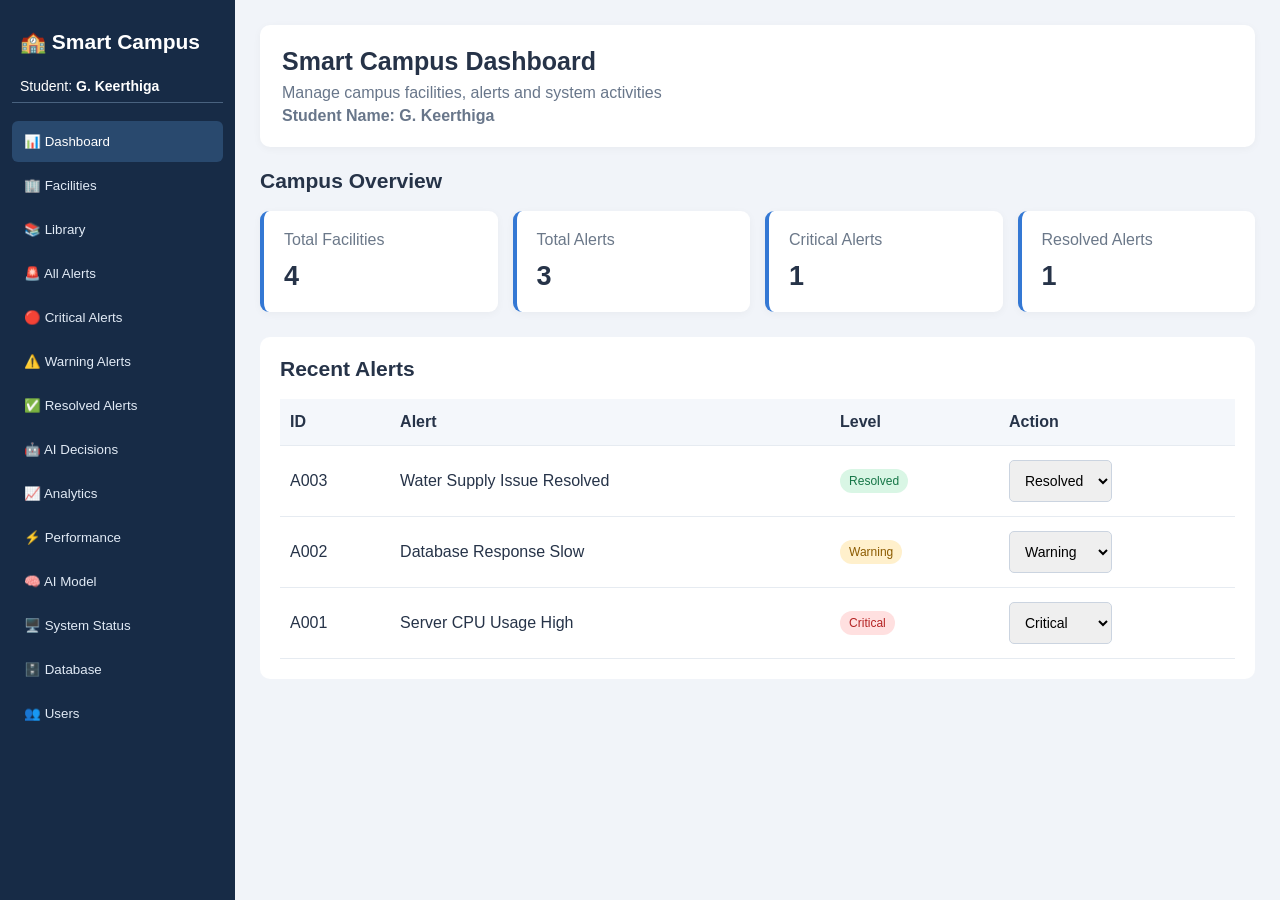
==== commit 446aadb9: "Update index.html" ====
--- a/index.html
+++ b/index.html
@@ -1,55 +1,1381 @@
 <!DOCTYPE html>
-<html lang="en"><head><meta charset="UTF-8"><meta name="viewport" content="width=device-width, initial-scale=1.0">
-<title>Uni Management - Smart Campus Faculty | G.Keerthiga</title>
+<html lang="en">
+<head>
+<meta charset="UTF-8">
+<meta name="viewport" content="width=device-width, initial-scale=1.0">
+
+<title>Smart Campus & Facility - G. Keerthiga</title>
+
 <style>
-*{margin:0;padding:0;box-sizing:border-box;font-family:'Segoe UI',sans-serif}
-body{display:flex;background:#f6f7ff;min-height:100vh}
-.sidebar{width:72px;background:linear-gradient(180deg,#7c5cff,#5a36d6);height:100vh;position:fixed;display:flex;flex-direction:column;align-items:center;padding:18px 0;gap:14px;z-index:100}
-.sidebar a{width:46px;height:46px;background:rgba(255,255,255,.18);border-radius:12px;display:flex;align-items:center;justify-content:center;color:white;text-decoration:none;font-size:20px;cursor:pointer}
-.sidebar a.active,.sidebar a:hover{background:white;color:#7c5cff}
-.main{margin-left:72px;flex:1;padding:22px;max-width:1250px}
-.card{background:white;border-radius:20px;padding:22px;box-shadow:0 6px 24px rgba(124,92,255,.08);margin-bottom:18px}
-.welcome{background:linear-gradient(135deg,#7c5cff,#9d7bff);color:white;border-radius:22px;padding:28px}
-.btn{background:#7c5cff;color:white;border:none;padding:11px 24px;border-radius:24px;cursor:pointer;font-weight:600;margin:5px}
-.btn-white{background:white;color:#7c5cff}
-.grid{display:grid;grid-template-columns:repeat(auto-fit,minmax(280px,1fr));gap:18px}
-.hidden{display:none}
-.profile-box{background:rgba(255,255,255,.15);border-radius:16px;padding:16px;margin-top:16px;text-align:left}
-.book{display:flex;gap:14px;padding:14px;border:1px solid #f0f0f0;border-radius:14px;margin-bottom:10px;align-items:center}
-</style></head><body>
-<div class="sidebar">
-<a class="active" onclick="showPage('dashboard',this)">🏠</a>
-<a onclick="showPage('faculty',this)">👨‍🏫</a>
-<a onclick="showPage('students',this)">👩‍🎓</a>
-<a onclick="showPage('library',this)">📚</a>
-<a onclick="showPage('mybooks',this)">📖</a>
-<a onclick="showPage('ai',this)">🤖</a>
-<a onclick="showPage('profile',this)">👤</a>
+* {
+    box-sizing: border-box;
+    margin: 0;
+    padding: 0;
+    font-family: Arial, sans-serif;
+}
+
+body {
+    background: #f1f4f9;
+    color: #263348;
+}
+
+.layout {
+    display: flex;
+    min-height: 100vh;
+}
+
+.sidebar {
+    width: 235px;
+    background: #172b46;
+    color: white;
+    padding: 22px 12px;
+    flex-shrink: 0;
+}
+
+.sidebar h2 {
+    font-size: 21px;
+    padding: 8px;
+    margin-bottom: 8px;
+}
+
+.student-name {
+    color: #ffffff;
+    font-size: 14px;
+    padding: 8px;
+    margin-bottom: 18px;
+    border-bottom: 1px solid #49627f;
+}
+
+.sidebar button {
+    display: block;
+    width: 100%;
+    border: none;
+    background: transparent;
+    color: #e1eaf5;
+    text-align: left;
+    padding: 13px 12px;
+    margin: 3px 0;
+    border-radius: 6px;
+    cursor: pointer;
+}
+
+.sidebar button:hover,
+.sidebar button.active {
+    background: #29496e;
+    color: white;
+}
+
+main {
+    flex: 1;
+    min-width: 0;
+    padding: 25px;
+}
+
+header {
+    background: white;
+    padding: 22px;
+    border-radius: 10px;
+    margin-bottom: 22px;
+    box-shadow: 0 2px 8px #0000000a;
+}
+
+header h1 {
+    font-size: 25px;
+    margin-bottom: 8px;
+}
+
+header p {
+    color: #68768a;
+    margin-top: 5px;
+}
+
+h2.section-title {
+    margin-bottom: 18px;
+    font-size: 21px;
+}
+
+.cards {
+    display: grid;
+    grid-template-columns: repeat(4, minmax(130px, 1fr));
+    gap: 15px;
+    margin-bottom: 25px;
+}
+
+.card {
+    background: white;
+    border-radius: 9px;
+    padding: 20px;
+    border-left: 4px solid #3478d4;
+    box-shadow: 0 2px 8px #0000000a;
+}
+
+.card p {
+    color: #6b7889;
+    margin-bottom: 12px;
+}
+
+.card h2 {
+    font-size: 27px;
+}
+
+.panel {
+    background: white;
+    padding: 20px;
+    border-radius: 10px;
+    margin-bottom: 20px;
+    overflow-x: auto;
+}
+
+.toolbar {
+    display: flex;
+    gap: 10px;
+    flex-wrap: wrap;
+    margin-bottom: 18px;
+}
+
+input,
+select {
+    padding: 11px;
+    border: 1px solid #cbd4e0;
+    border-radius: 5px;
+    font-size: 14px;
+}
+
+button.action {
+    border: none;
+    background: #2878d4;
+    color: white;
+    border-radius: 5px;
+    padding: 11px 15px;
+    cursor: pointer;
+}
+
+button.action:hover {
+    background: #195ca9;
+}
+
+table {
+    border-collapse: collapse;
+    width: 100%;
+    min-width: 540px;
+}
+
+th,
+td {
+    text-align: left;
+    padding: 14px 10px;
+    border-bottom: 1px solid #e6ebf1;
+}
+
+th {
+    background: #f4f7fb;
+}
+
+.status {
+    display: inline-block;
+    padding: 5px 9px;
+    border-radius: 15px;
+    font-size: 12px;
+    background: #e7edf5;
+}
+
+.Critical {
+    background: #ffe0e0;
+    color: #b42323;
+}
+
+.Warning {
+    background: #fff0cc;
+    color: #8c5b00;
+}
+
+.Resolved {
+    background: #d9f6e5;
+    color: #167647;
+}
+
+.facility-grid {
+    display: grid;
+    grid-template-columns: repeat(3, minmax(150px, 1fr));
+    gap: 15px;
+}
+
+.facility {
+    padding: 20px;
+    background: #f7f9fc;
+    border: 1px solid #e0e7f0;
+    border-radius: 8px;
+}
+
+.facility h3 {
+    margin-bottom: 12px;
+}
+
+.facility p {
+    margin-bottom: 10px;
+    color: #64748b;
+}
+
+.hidden {
+    display: none;
+}
+
+.note {
+    color: #64748b;
+    font-size: 13px;
+    margin-top: 15px;
+}
+
+.library-books {
+    display: grid;
+    grid-template-columns: repeat(3, 1fr);
+    gap: 15px;
+}
+
+.book {
+    background: #f7f9fc;
+    border: 1px solid #e0e7f0;
+    padding: 20px;
+    border-radius: 8px;
+}
+
+.book h3 {
+    margin-bottom: 10px;
+}
+
+@media (max-width: 800px) {
+
+    .layout {
+        display: block;
+    }
+
+    .sidebar {
+        width: 100%;
+    }
+
+    .sidebar button {
+        width: 48%;
+        display: inline-block;
+    }
+
+    main {
+        padding: 14px;
+    }
+
+    .cards {
+        grid-template-columns: repeat(2, minmax(0, 1fr));
+    }
+
+    .facility-grid,
+    .library-books {
+        grid-template-columns: 1fr;
+    }
+}
+</style>
+</head>
+
+<body>
+
+<div class="layout">
+
+<!-- SIDEBAR -->
+<aside class="sidebar">
+
+    <h2>🏫 Smart Campus</h2>
+
+    <div class="student-name">
+        Student: <strong>G. Keerthiga</strong>
+    </div>
+
+    <button class="active"
+            onclick="showPage('Dashboard',this)">
+        📊 Dashboard
+    </button>
+
+    <button onclick="showPage('Facilities',this)">
+        🏢 Facilities
+    </button>
+
+    <button onclick="showPage('Library',this)">
+        📚 Library
+    </button>
+
+    <button onclick="showPage('All Alerts',this)">
+        🚨 All Alerts
+    </button>
+
+    <button onclick="showPage('Critical Alerts',this)">
+        🔴 Critical Alerts
+    </button>
+
+    <button onclick="showPage('Warning Alerts',this)">
+        ⚠️ Warning Alerts
+    </button>
+
+    <button onclick="showPage('Resolved Alerts',this)">
+        ✅ Resolved Alerts
+    </button>
+
+    <button onclick="showPage('AI Decisions',this)">
+        🤖 AI Decisions
+    </button>
+
+    <button onclick="showPage('Analytics',this)">
+        📈 Analytics
+    </button>
+
+    <button onclick="showPage('Performance',this)">
+        ⚡ Performance
+    </button>
+
+    <button onclick="showPage('AI Model',this)">
+        🧠 AI Model
+    </button>
+
+    <button onclick="showPage('System Status',this)">
+        🖥️ System Status
+    </button>
+
+    <button onclick="showPage('Database',this)">
+        🗄️ Database
+    </button>
+
+    <button onclick="showPage('Users',this)">
+        👥 Users
+    </button>
+
+</aside>
+
+
+<!-- MAIN -->
+<main>
+
+<header>
+
+    <h1 id="pageTitle">
+        Smart Campus Dashboard
+    </h1>
+
+    <p>
+        Manage campus facilities, alerts and system activities
+    </p>
+
+    <p>
+        <strong>Student Name: G. Keerthiga</strong>
+    </p>
+
+</header>
+
+
+<!-- DASHBOARD -->
+<section id="Dashboard" class="page">
+
+    <h2 class="section-title">
+        Campus Overview
+    </h2>
+
+    <div class="cards">
+
+        <div class="card">
+            <p>Total Facilities</p>
+            <h2 id="facilityCount">4</h2>
+        </div>
+
+        <div class="card">
+            <p>Total Alerts</p>
+            <h2 id="alertCount">3</h2>
+        </div>
+
+        <div class="card">
+            <p>Critical Alerts</p>
+            <h2 id="criticalCount">1</h2>
+        </div>
+
+        <div class="card">
+            <p>Resolved Alerts</p>
+            <h2 id="resolvedCount">1</h2>
+        </div>
+
+    </div>
+
+
+    <div class="panel">
+
+        <h2 class="section-title">
+            Recent Alerts
+        </h2>
+
+        <div id="recentAlerts"></div>
+
+    </div>
+
+</section>
+
+
+<!-- FACILITIES -->
+<section id="Facilities" class="page hidden">
+
+    <h2 class="section-title">
+        Campus Facilities
+    </h2>
+
+    <div class="panel">
+
+        <div class="toolbar">
+
+            <input
+                id="facilityName"
+                placeholder="Facility name"
+            >
+
+            <input
+                id="facilityLocation"
+                placeholder="Location / Block"
+            >
+
+            <select id="facilityStatus">
+
+                <option>Available</option>
+                <option>Maintenance</option>
+                <option>Unavailable</option>
+
+            </select>
+
+            <button
+                class="action"
+                onclick="addFacility()">
+                + Add Facility
+            </button>
+
+        </div>
+
+        <div
+            id="facilityList"
+            class="facility-grid">
+        </div>
+
+    </div>
+
+</section>
+
+
+<!-- LIBRARY -->
+<section id="Library" class="page hidden">
+
+    <h2 class="section-title">
+        📚 College Library
+    </h2>
+
+    <div class="panel">
+
+        <p>
+            Books, digital resources and reading facilities.
+        </p>
+
+        <br>
+
+        <h3>
+            Available Books
+        </h3>
+
+        <br>
+
+        <div class="library-books">
+
+            <div class="book">
+
+                <h3>📘 Java Programming</h3>
+
+                <p>
+                    Programming concepts and Java fundamentals.
+                </p>
+
+                <button
+                    class="action"
+                    onclick="bookMessage('Java Programming')">
+                    Book Details
+                </button>
+
+            </div>
+
+
+            <div class="book">
+
+                <h3>📗 Database Management</h3>
+
+                <p>
+                    DBMS, SQL and database concepts.
+                </p>
+
+                <button
+                    class="action"
+                    onclick="bookMessage('Database Management')">
+                    Book Details
+                </button>
+
+            </div>
+
+
+            <div class="book">
+
+                <h3>📕 Web Development</h3>
+
+                <p>
+                    HTML, CSS and JavaScript learning resources.
+                </p>
+
+                <button
+                    class="action"
+                    onclick="bookMessage('Web Development')">
+                    Book Details
+                </button>
+
+            </div>
+
+        </div>
+
+        <br>
+
+        <button
+            class="action"
+            onclick="showPage('Dashboard',
+            document.querySelector('.sidebar button'))">
+            ← Back to Home
+        </button>
+
+    </div>
+
+</section>
+
+
+<!-- ALL ALERTS -->
+<section id="All Alerts" class="page hidden">
+
+    <h2 class="section-title">
+        All Alerts
+    </h2>
+
+    <div class="panel">
+
+        <div class="toolbar">
+
+            <input
+                id="alertMessage"
+                placeholder="Enter alert message"
+            >
+
+            <select id="alertLevel">
+
+                <option>Warning</option>
+                <option>Critical</option>
+                <option>Resolved</option>
+
+            </select>
+
+            <button
+                class="action"
+                onclick="addAlert()">
+                + Add Alert
+            </button>
+
+        </div>
+
+        <div id="allAlerts"></div>
+
+    </div>
+
+</section>
+
+
+<!-- CRITICAL -->
+<section id="Critical Alerts" class="page hidden">
+
+    <div class="panel">
+
+        <h2 class="section-title">
+            Critical Alerts
+        </h2>
+
+        <div id="criticalAlerts"></div>
+
+    </div>
+
+</section>
+
+
+<!-- WARNING -->
+<section id="Warning Alerts" class="page hidden">
+
+    <div class="panel">
+
+        <h2 class="section-title">
+            Warning Alerts
+        </h2>
+
+        <div id="warningAlerts"></div>
+
+    </div>
+
+</section>
+
+
+<!-- RESOLVED -->
+<section id="Resolved Alerts" class="page hidden">
+
+    <div class="panel">
+
+        <h2 class="section-title">
+            Resolved Alerts
+        </h2>
+
+        <div id="resolvedAlerts"></div>
+
+    </div>
+
+</section>
+
+
+<!-- AI DECISIONS -->
+<section id="AI Decisions" class="page hidden">
+
+    <div class="panel">
+
+        <h2 class="section-title">
+            AI Decisions
+        </h2>
+
+        <p>
+            Suggested action:
+            Check critical alerts first.
+        </p>
+
+        <br>
+
+        <p>
+            Suggested action:
+            Schedule maintenance for unavailable facilities.
+        </p>
+
+        <br>
+
+        <p>
+            Note:
+            These are demonstration suggestions,
+            not real AI predictions.
+        </p>
+
+    </div>
+
+</section>
+
+
+<!-- ANALYTICS -->
+<section id="Analytics" class="page hidden">
+
+    <div class="panel">
+
+        <h2 class="section-title">
+            Analytics
+        </h2>
+
+        <p>
+            Total facilities:
+            <strong id="analyticsFacilities">4</strong>
+        </p>
+
+        <br>
+
+        <p>
+            Total alerts:
+            <strong id="analyticsAlerts">3</strong>
+        </p>
+
+        <br>
+
+        <p>
+            Resolved alerts:
+            <strong id="analyticsResolved">1</strong>
+        </p>
+
+    </div>
+
+</section>
+
+
+<!-- PERFORMANCE -->
+<section id="Performance" class="page hidden">
+
+    <div class="panel">
+
+        <h2 class="section-title">
+            Performance
+        </h2>
+
+        <p>Dashboard: Running</p>
+
+        <br>
+
+        <p>Facility module: Available</p>
+
+        <br>
+
+        <p>Alert module: Available</p>
+
+    </div>
+
+</section>
+
+
+<!-- AI MODEL -->
+<section id="AI Model" class="page hidden">
+
+    <div class="panel">
+
+        <h2 class="section-title">
+            AI Model
+        </h2>
+
+        <p>
+            Demo mode:
+            AI integration is not configured.
+        </p>
+
+        <br>
+
+        <p>
+            Connect a trained model to enable
+            actual predictions.
+        </p>
+
+    </div>
+
+</section>
+
+
+<!-- SYSTEM STATUS -->
+<section id="System Status" class="page hidden">
+
+    <div class="panel">
+
+        <h2 class="section-title">
+            System Status
+        </h2>
+
+        <p>
+            Frontend status: Running
+        </p>
+
+        <br>
+
+        <p>
+            Browser storage:
+            <span id="storageStatus">
+                Available
+            </span>
+        </p>
+
+        <br>
+
+        <p>
+            Backend status:
+            Not connected
+        </p>
+
+    </div>
+
+</section>
+
+
+<!-- DATABASE -->
+<section id="Database" class="page hidden">
+
+    <div class="panel">
+
+        <h2 class="section-title">
+            Database
+        </h2>
+
+        <p>
+            Current version:
+            Browser storage demo
+        </p>
+
+        <br>
+
+        <p>
+            MySQL connection:
+            Not configured
+        </p>
+
+        <p class="note">
+            Connect the Spring Boot backend
+            to save records in MySQL.
+        </p>
+
+    </div>
+
+</section>
+
+
+<!-- USERS -->
+<section id="Users" class="page hidden">
+
+    <div class="panel">
+
+        <h2 class="section-title">
+            Users
+        </h2>
+
+        <p>
+            Admin - Campus Administrator
+        </p>
+
+        <br>
+
+        <p>
+            Staff - Facility Management
+        </p>
+
+        <br>
+
+        <p>
+            Student - G. Keerthiga
+        </p>
+
+    </div>
+
+</section>
+
+</main>
 </div>
-<div class="main">
-<div id="dashboard" class="page">
-<div class="card welcome">
-<h1>🎓 Uni Management - Smart Campus Faculty</h1>
-<div class="profile-box">
-<b>👤 Name: G. Keerthiga</b><br>
-<b>📚 Course: BCA 3rd Year</b><br>
-<b>📧 Email: gkeerthiga16@gmail.com</b><br>
-<b>🎓 Project: Uni Management Smart Campus Faculty</b>
-</div><br>
-<button class="btn btn-white" onclick="showPage('faculty',document.querySelectorAll('.sidebar a')[1])">👨‍🏫 Faculty Page - Click to Go Next</button>
-<button class="btn" style="background:rgba(255,255,255,.25)" onclick="showPage('library',document.querySelectorAll('.sidebar a')[3])">📚 Library - Next Page</button>
-<button class="btn" style="background:rgba(255,255,255,.25)" onclick="showPage('profile',document.querySelectorAll('.sidebar a')[6])">👤 My Profile</button>
-</div>
-<div class="grid">
-<div class="card" style="text-align:center"><h1>👨‍🏫</h1><h2>24 Faculty</h2><button class="btn" onclick="showPage('faculty',document.querySelectorAll('.sidebar a')[1])">View Next Page</button></div>
-<div class="card" style="text-align:center"><h1>📚</h1><h2>1250 Books</h2><button class="btn" onclick="showPage('library',document.querySelectorAll('.sidebar a')[3])">View Next Page</button></div>
-<div class="card" style="text-align:center"><h1>👤</h1><h2>G.Keerthiga</h2><p>BCA 3rd Year<br>gkeerthiga16@gmail.com</p><button class="btn" onclick="showPage('profile',document.querySelectorAll('.sidebar a')[6])">My Profile - Next</button></div>
-</div>
-</div>
-<div id="faculty" class="page hidden"><div class="card welcome"><h2>👨‍🏫 Faculty Management - Next Page Opened!</h2><br><button class="btn btn-white" onclick="showPage('students',document.querySelectorAll('.sidebar a')[2])">Next → Students</button> <button class="btn" style="background:rgba(255,255,255,.25)" onclick="showPage('dashboard',document.querySelectorAll('.sidebar a')[0])">← Back Home</button></div><div class="card" style="text-align:center"><h3>Dr. Ramesh - HOD</h3><button class="btn" onclick="showPage('profile',document.querySelectorAll('.sidebar a')[6])">View → Next Page</button></div></div>
-<div id="students" class="page hidden"><div class="card welcome"><h2>👩‍🎓 Students - Next Page!</h2><br><button class="btn btn-white" onclick="showPage('library',document.querySelectorAll('.sidebar a')[3])">Next → Library</button></div><div class="card">G.Keerthiga - gkeerthiga16@gmail.com - Class Rep<br><br><button class="btn" onclick="showPage('profile',document.querySelectorAll('.sidebar a')[6])">Go to My Profile - Next</button></div></div>
-<div id="library" class="page hidden"><div class="card welcome"><h2>📚 Library - Next Page! Button Worked!</h2><br><button class="btn btn-white" onclick="showPage('mybooks',document.querySelectorAll('.sidebar a')[4])">Next → My Books</button></div><div class="card"><div class="book"><b>AI Book</b><span style="margin-left:auto"><button class="btn" onclick="showPage('mybooks',document.querySelectorAll('.sidebar a')[4])">Borrow → Next Page</button></span></div></div></div>
-<div id="mybooks" class="page hidden"><div class="card welcome"><h2>📖 My Books - Next Page!</h2><br><button class="btn btn-white" onclick="showPage('ai',document.querySelectorAll('.sidebar a')[5])">Next → AI Page</button></div><div class="card"><b>G.Keerthiga - BCA 3rd Year - gkeerthiga16@gmail.com</b><br><br><button class="btn" onclick="showPage('profile',document.querySelectorAll('.sidebar a')[6])">My Profile - Next Page</button></div></div>
-<div id="ai" class="page hidden"><div class="card welcome"><h2>🤖 AI Assistant - Next Page!</h2><br><button class="btn btn-white" onclick="showPage('profile',document.querySelectorAll('.sidebar a')[6])">Next → My Profile</button></div></div>
-<div id="profile" class="page hidden"><div class="card welcome"><h2>👤 My Profile - Final Page! All Buttons Working!</h2><div class="profile-box" style="background:white;color:#333;margin-top:20px"><h3 style="color:#7c5cff">🎓 Uni Management - Smart Campus Faculty</h3><br><p><b>👤 Name:</b> G. Keerthiga</p><p><b>📚 Dept:</b> BCA 3rd Year</p><p><b>📧 Email:</b> gkeerthiga16@gmail.com</p><p><b>🎓 Title:</b> Uni Management Smart Campus Faculty</p><p><b>🔗 Link:</b> keerthiga888.github.io/smart-campus</p><br><p style="background:#f0e6ff;padding:10px;border-radius:10px;color:#7c5cff"><b>✅ All buttons working and going to next page - Video Model Same!</b></p></div><br><button class="btn btn-white" onclick="showPage('dashboard',document.querySelectorAll('.sidebar a')[0])">🏠 Home - Working</button></div></div>
-</div></div><script>function showPage(id,el){document.querySelectorAll('.page').forEach(p=>p.classList.add('hidden'));document.getElementById(id).classList.remove('hidden');document.querySelectorAll('.sidebar a').forEach(a=>a.classList.remove('active'));if(el)el.classList.add('active');window.scrollTo(0,0)}</script></body></html>
+
+
+<script>
+
+let facilities = [
+
+    {
+        name: "Classroom",
+        location: "Block A",
+        status: "Available"
+    },
+
+    {
+        name: "Computer Lab",
+        location: "Block B",
+        status: "Available"
+    },
+
+    {
+        name: "Library",
+        location: "Block C",
+        status: "Available"
+    },
+
+    {
+        name: "Auditorium",
+        location: "Main Block",
+        status: "Maintenance"
+    }
+
+];
+
+
+let alerts = [
+
+    {
+        id: "A001",
+        message: "Server CPU Usage High",
+        level: "Critical"
+    },
+
+    {
+        id: "A002",
+        message: "Database Response Slow",
+        level: "Warning"
+    },
+
+    {
+        id: "A003",
+        message: "Water Supply Issue Resolved",
+        level: "Resolved"
+    }
+
+];
+
+
+function showPage(page, button) {
+
+    document
+        .querySelectorAll(".page")
+        .forEach(section => {
+
+            section.classList.add("hidden");
+
+        });
+
+
+    document
+        .getElementById(page)
+        .classList.remove("hidden");
+
+
+    document
+        .getElementById("pageTitle")
+        .textContent =
+        page === "Dashboard"
+        ? "Smart Campus Dashboard"
+        : page;
+
+
+    document
+        .querySelectorAll(".sidebar button")
+        .forEach(btn => {
+
+            btn.classList.remove("active");
+
+        });
+
+
+    if (button) {
+        button.classList.add("active");
+    }
+
+
+    render();
+
+}
+
+
+function addFacility() {
+
+    const name =
+        document
+        .getElementById("facilityName")
+        .value
+        .trim();
+
+
+    const location =
+        document
+        .getElementById("facilityLocation")
+        .value
+        .trim();
+
+
+    const status =
+        document
+        .getElementById("facilityStatus")
+        .value;
+
+
+    if (!name || !location) {
+
+        alert(
+            "Please enter facility name and location."
+        );
+
+        return;
+
+    }
+
+
+    facilities.push({
+
+        name,
+        location,
+        status
+
+    });
+
+
+    document
+        .getElementById("facilityName")
+        .value = "";
+
+
+    document
+        .getElementById("facilityLocation")
+        .value = "";
+
+
+    render();
+
+    alert(
+        "Facility added successfully!"
+    );
+
+}
+
+
+function addAlert() {
+
+    const message =
+        document
+        .getElementById("alertMessage")
+        .value
+        .trim();
+
+
+    const level =
+        document
+        .getElementById("alertLevel")
+        .value;
+
+
+    if (!message) {
+
+        alert(
+            "Please enter an alert message."
+        );
+
+        return;
+
+    }
+
+
+    const nextId =
+        "A" +
+        String(
+
+            Math.max(
+                0,
+                ...alerts.map(
+                    a => Number(
+                        a.id.slice(1)
+                    )
+                )
+            ) + 1
+
+        ).padStart(3, "0");
+
+
+    alerts.push({
+
+        id: nextId,
+        message,
+        level
+
+    });
+
+
+    document
+        .getElementById("alertMessage")
+        .value = "";
+
+
+    render();
+
+    alert(
+        "Alert added successfully!"
+    );
+
+}
+
+
+function changeStatus(id, level) {
+
+    const item =
+        alerts.find(
+            a => a.id === id
+        );
+
+
+    if (item) {
+
+        item.level = level;
+
+        render();
+
+    }
+
+}
+
+
+function tableHTML(items) {
+
+    if (!items.length) {
+
+        return "<p>No alerts found.</p>";
+
+    }
+
+
+    return `
+
+    <table>
+
+        <thead>
+
+            <tr>
+
+                <th>ID</th>
+                <th>Alert</th>
+                <th>Level</th>
+                <th>Action</th>
+
+            </tr>
+
+        </thead>
+
+        <tbody>
+
+            ${items.map(a => `
+
+            <tr>
+
+                <td>${a.id}</td>
+
+                <td>
+                    ${escapeHTML(a.message)}
+                </td>
+
+                <td>
+
+                    <span
+                        class="status ${a.level}">
+                        ${a.level}
+                    </span>
+
+                </td>
+
+                <td>
+
+                    <select
+                        onchange=
+                        "changeStatus(
+                            '${a.id}',
+                            this.value
+                        )">
+
+                        <option
+                            ${a.level === "Critical"
+                            ? "selected" : ""}>
+                            Critical
+                        </option>
+
+                        <option
+                            ${a.level === "Warning"
+                            ? "selected" : ""}>
+                            Warning
+                        </option>
+
+                        <option
+                            ${a.level === "Resolved"
+                            ? "selected" : ""}>
+                            Resolved
+                        </option>
+
+                    </select>
+
+                </td>
+
+            </tr>
+
+            `).join("")}
+
+        </tbody>
+
+    </table>
+
+    `;
+
+}
+
+
+function escapeHTML(value) {
+
+    return value.replace(
+        /[&<>"']/g,
+        char => ({
+
+            "&": "&amp;",
+            "<": "&lt;",
+            ">": "&gt;",
+            '"': "&quot;",
+            "'": "&#39;"
+
+        })[char]
+    );
+
+}
+
+
+function renderFacilities() {
+
+    document
+        .getElementById("facilityList")
+        .innerHTML =
+
+        facilities.map((f, i) => `
+
+        <div class="facility">
+
+            <h3>
+                🏢
+                ${escapeHTML(f.name)}
+            </h3>
+
+            <p>
+                Location:
+                ${escapeHTML(f.location)}
+            </p>
+
+            <p>
+                Status:
+                <strong>
+                    ${f.status}
+                </strong>
+            </p>
+
+            <button
+                class="action"
+                onclick="removeFacility(${i})">
+
+                Remove
+
+            </button>
+
+        </div>
+
+        `).join("");
+
+}
+
+
+function removeFacility(index) {
+
+    if (
+        confirm(
+            "Remove this facility?"
+        )
+    ) {
+
+        facilities.splice(index, 1);
+
+        render();
+
+    }
+
+}
+
+
+function bookMessage(bookName) {
+
+    alert(
+        "Book selected: " +
+        bookName +
+        "\nStudent: G. Keerthiga"
+    );
+
+}
+
+
+function render() {
+
+    document
+        .getElementById("facilityCount")
+        .textContent =
+        facilities.length;
+
+
+    document
+        .getElementById("alertCount")
+        .textContent =
+        alerts.length;
+
+
+    document
+        .getElementById("criticalCount")
+        .textContent =
+        alerts.filter(
+            a => a.level === "Critical"
+        ).length;
+
+
+    document
+        .getElementById("resolvedCount")
+        .textContent =
+        alerts.filter(
+            a => a.level === "Resolved"
+        ).length;
+
+
+    document
+        .getElementById("allAlerts")
+        .innerHTML =
+        tableHTML(alerts);
+
+
+    document
+        .getElementById("criticalAlerts")
+        .innerHTML =
+        tableHTML(
+            alerts.filter(
+                a => a.level === "Critical"
+            )
+        );
+
+
+    document
+        .getElementById("warningAlerts")
+        .innerHTML =
+        tableHTML(
+            alerts.filter(
+                a => a.level === "Warning"
+            )
+        );
+
+
+    document
+        .getElementById("resolvedAlerts")
+        .innerHTML =
+        tableHTML(
+            alerts.filter(
+                a => a.level === "Resolved"
+            )
+        );
+
+
+    document
+        .getElementById("recentAlerts")
+        .innerHTML =
+        tableHTML(
+            alerts
+            .slice(-5)
+            .reverse()
+        );
+
+
+    document
+        .getElementById("analyticsFacilities")
+        .textContent =
+        facilities.length;
+
+
+    document
+        .getElementById("analyticsAlerts")
+        .textContent =
+        alerts.length;
+
+
+    document
+        .getElementById("analyticsResolved")
+        .textContent =
+        alerts.filter(
+            a => a.level === "Resolved"
+        ).length;
+
+
+    renderFacilities();
+
+}
+
+
+render();
+
+</script>
+
+</body>
+</html>
+</html>
